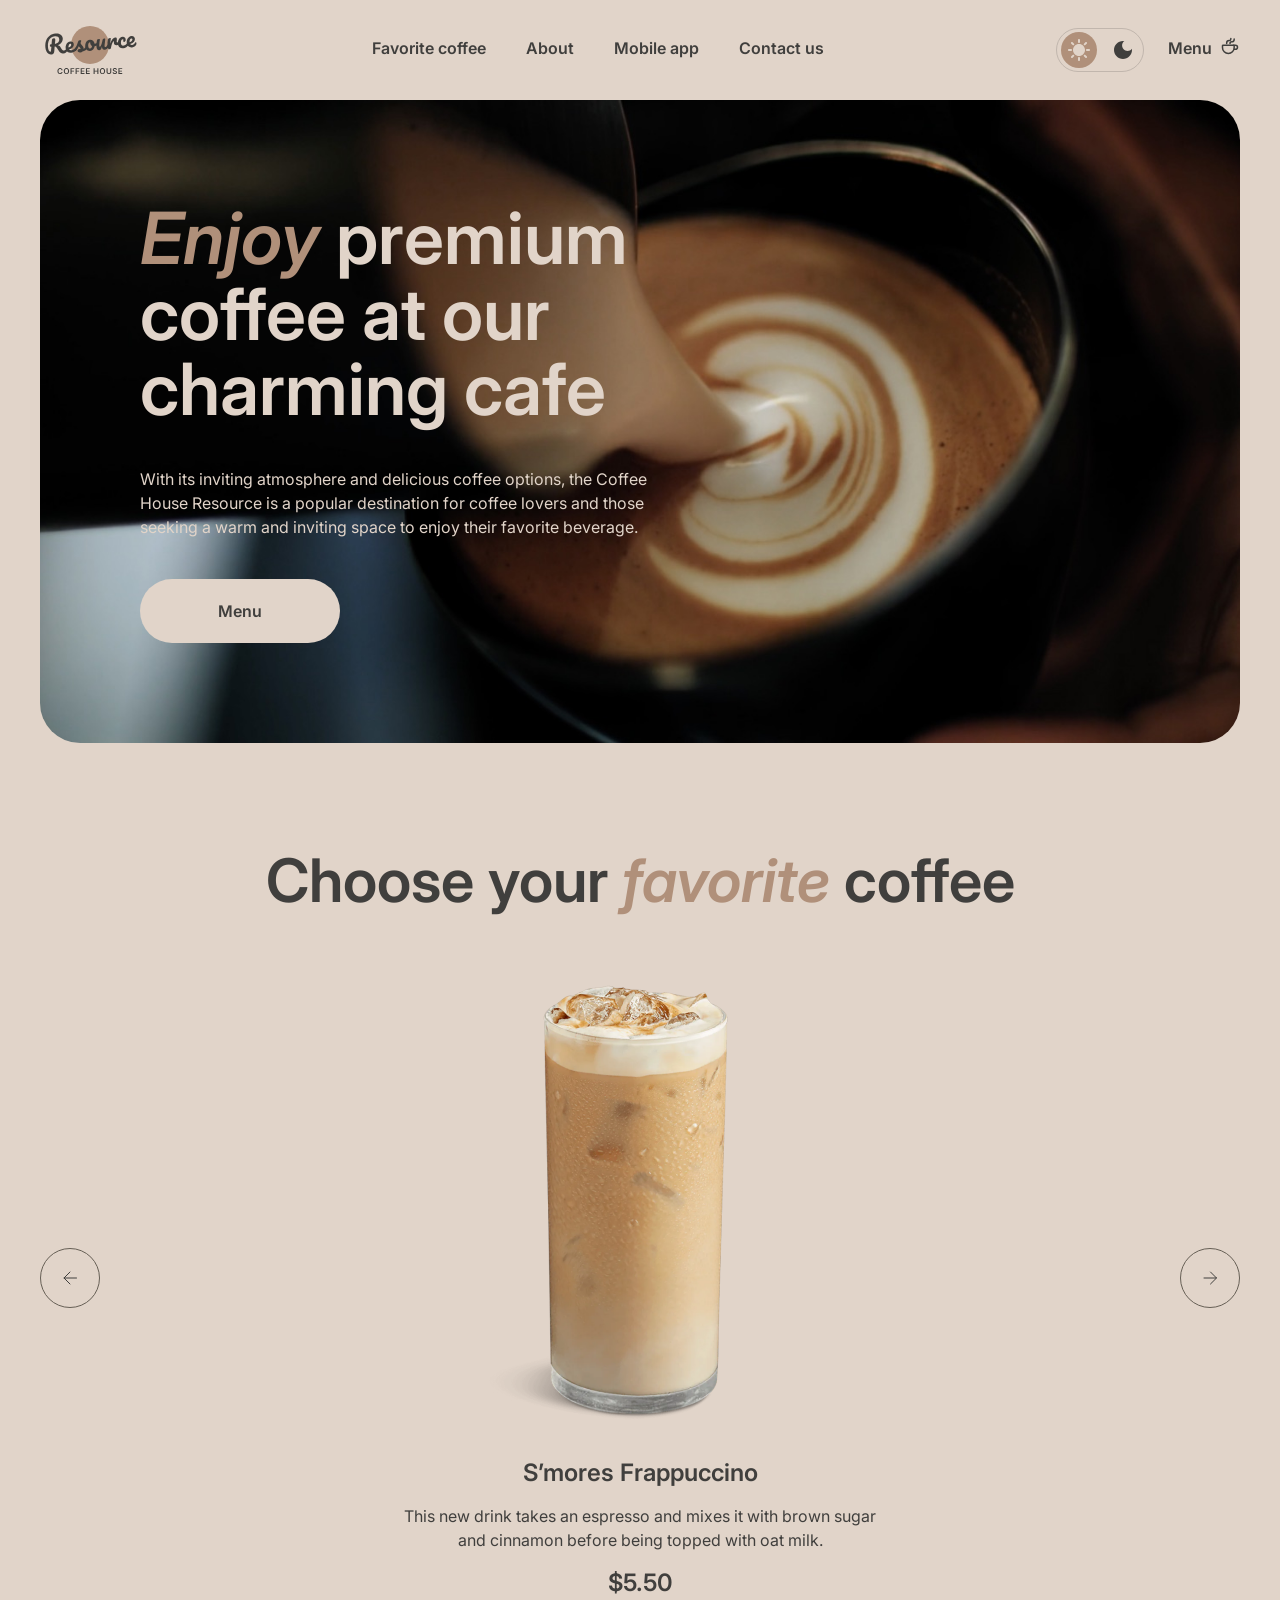
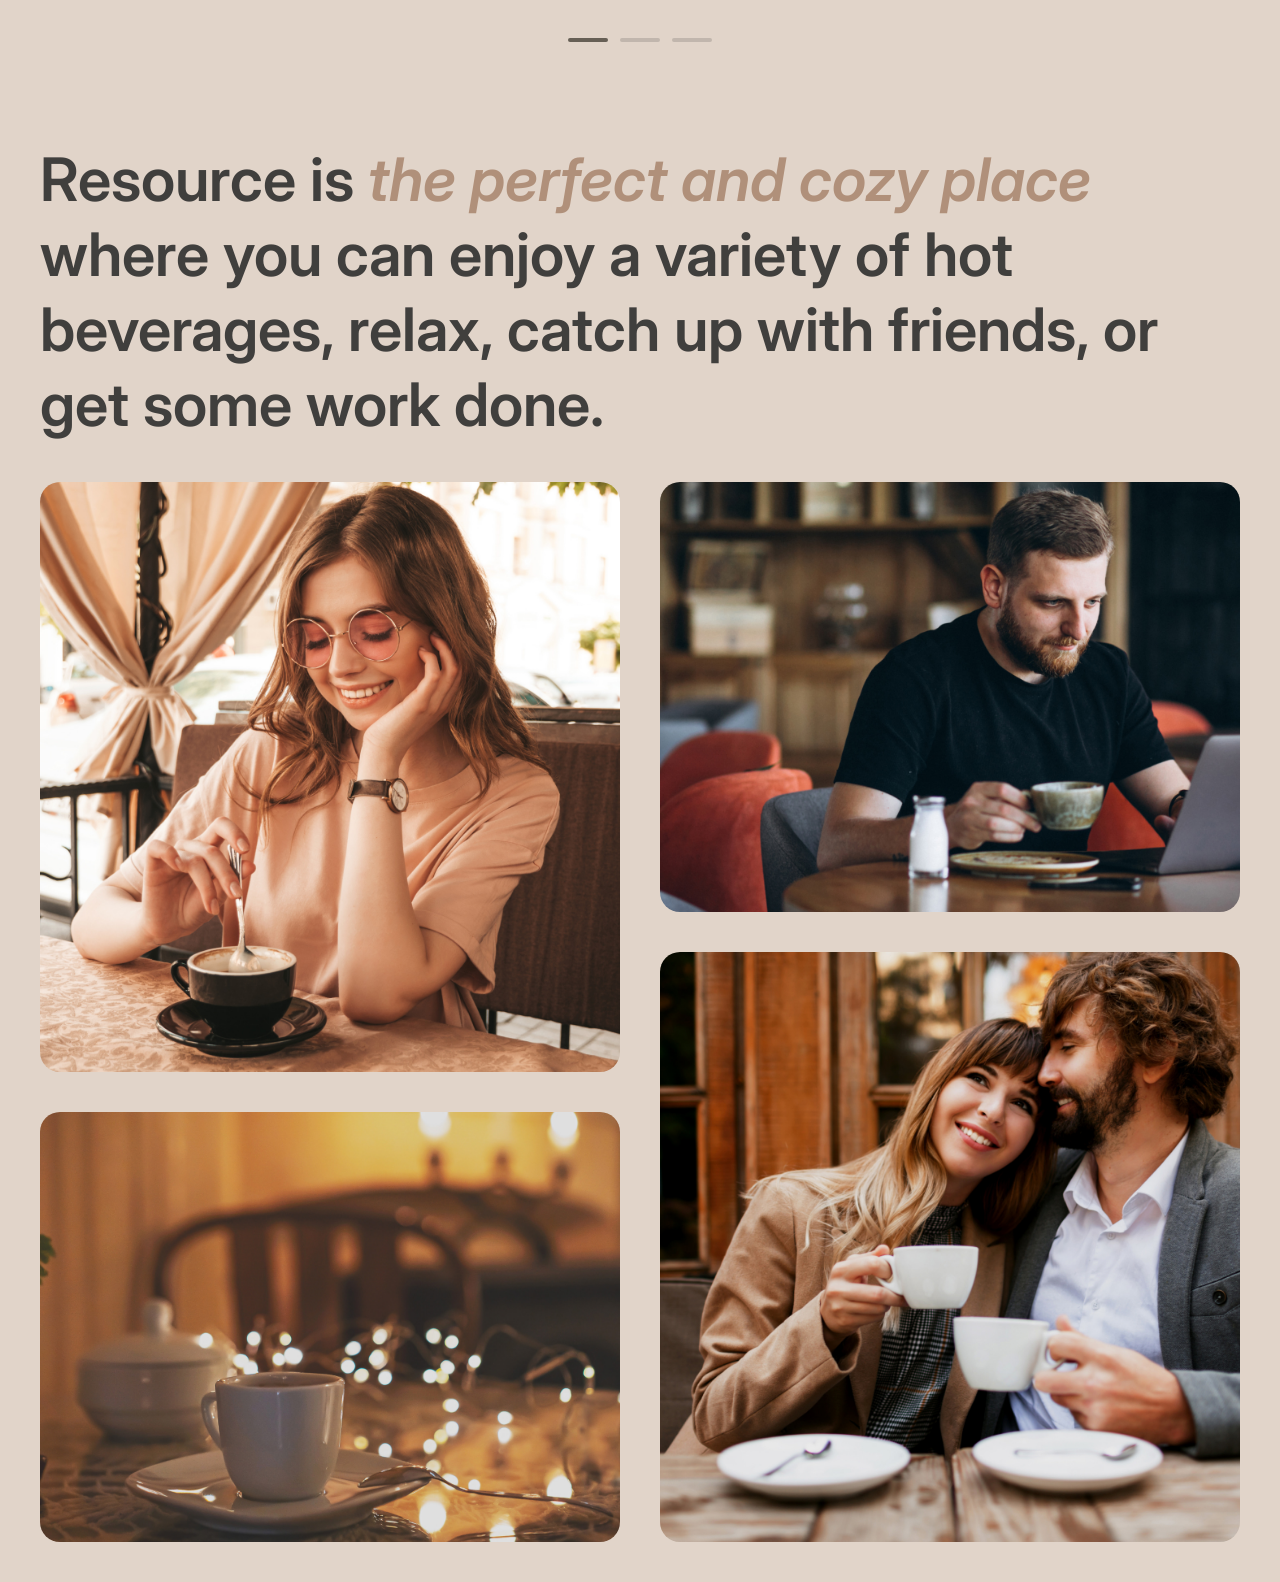
==== index.html @ 91794fb2 "feat: add about section with image gallery" ====
<!DOCTYPE html>
<html lang="en">
<head>
  <meta charset="UTF-8">
  <meta name="viewport" content="width=device-width, initial-scale=1.0">
  <meta name="description" content="Coffee House Resource — premium coffee in a cozy cafe">
  <title>Coffee House Resource</title>
  <link rel="icon" href="assets/icons/favicon.svg" type="image/svg+xml">
  <link rel="preconnect" href="https://fonts.googleapis.com">
  <link rel="preconnect" href="https://fonts.gstatic.com" crossorigin>
  <link href="https://fonts.googleapis.com/css2?family=Inter:ital,wght@0,400;0,600;1,600&display=swap" rel="stylesheet">
  <link rel="stylesheet" href="css/style.css">
</head>
<body>
  <header class="header container">
    <a class="logo" href="index.html" aria-label="Coffee House Resource — home">
      <img class="logo__img logo__img--light" src="assets/icons/logo.svg" width="100" height="60" alt="">
      <img class="logo__img logo__img--dark" src="assets/icons/logo-dark.svg" width="100" height="60" alt="">
    </a>
    <nav class="nav" aria-label="Main navigation">
      <ul class="nav__list">
        <li><a class="link" href="#favorite-coffee">Favorite coffee</a></li>
        <li><a class="link" href="#about">About</a></li>
        <li><a class="link" href="#mobile-app">Mobile app</a></li>
        <li><a class="link" href="#contacts">Contact us</a></li>
      </ul>
    </nav>
    <div class="header__actions">
      <button class="theme-switch" type="button" role="switch" aria-checked="false" aria-label="Dark theme">
        <span class="theme-switch__option theme-switch__option--light"><span class="icon icon-sun" aria-hidden="true"></span></span>
        <span class="theme-switch__option theme-switch__option--dark"><span class="icon icon-moon" aria-hidden="true"></span></span>
      </button>
      <a class="link header__menu-link" href="menu.html">Menu <span class="icon icon-coffee-cup" aria-hidden="true"></span></a>
      <button class="burger" type="button" aria-label="Open menu" aria-expanded="false">
        <span class="icon icon-burger" aria-hidden="true"></span>
      </button>
    </div>
  </header>

  <main>
    <section class="hero container">
      <div class="hero__inner">
        <img class="hero__bg" src="assets/img/hero.jpg" width="1440" height="745" alt="">
        <div class="hero__content">
          <h1 class="heading-1 hero__title"><span class="accent">Enjoy</span> premium coffee at our charming cafe</h1>
          <p class="hero__text">With its inviting atmosphere and delicious coffee options, the Coffee House Resource is a popular destination for coffee lovers and those seeking a warm and inviting space to enjoy their favorite beverage.</p>
          <a class="button-primary" href="menu.html">Menu <span class="icon icon-coffee-cup" aria-hidden="true"></span></a>
        </div>
      </div>
    </section>

    <section class="favorite container" id="favorite-coffee">
      <h2 class="heading-2 favorite__title">Choose your <span class="accent">favorite</span> coffee</h2>
      <div class="slider">
        <div class="slider__row">
          <button class="button-icon slider__arrow" type="button" aria-label="Previous slide">
            <span class="icon icon-arrow-left" aria-hidden="true"></span>
          </button>
          <div class="slider__viewport">
            <ul class="slider__track">
              <li class="slide">
                <img class="slide__img" src="assets/img/coffee-slider-1.png" width="480" height="480" alt="S’mores Frappuccino in a tall glass">
                <h3 class="heading-3">S’mores Frappuccino</h3>
                <p>This new drink takes an espresso and mixes it with brown sugar and cinnamon before being topped with oat milk.</p>
                <p class="heading-3 slide__price">$5.50</p>
              </li>
              <li class="slide">
                <img class="slide__img" src="assets/img/coffee-slider-2.png" width="480" height="480" alt="Caramel Macchiato with whipped cream">
                <h3 class="heading-3">Caramel Macchiato</h3>
                <p>Fragrant and unique classic espresso with rich caramel-peanut syrup, with cream under whipped thick foam.</p>
                <p class="heading-3 slide__price">$5.00</p>
              </li>
              <li class="slide">
                <img class="slide__img" src="assets/img/coffee-slider-3.png" width="480" height="480" alt="Ice coffee with milk">
                <h3 class="heading-3">Ice coffee</h3>
                <p>A popular summer drink that tones and invigorates. Prepared from coffee, milk and ice.</p>
                <p class="heading-3 slide__price">$4.50</p>
              </li>
            </ul>
          </div>
          <button class="button-icon slider__arrow" type="button" aria-label="Next slide">
            <span class="icon icon-arrow-right" aria-hidden="true"></span>
          </button>
        </div>
        <div class="slider__controls">
          <button class="slider__control slider__control--active" type="button" aria-label="Slide 1"></button>
          <button class="slider__control" type="button" aria-label="Slide 2"></button>
          <button class="slider__control" type="button" aria-label="Slide 3"></button>
        </div>
      </div>
    </section>

    <section class="about container" id="about">
      <h2 class="heading-2">Resource is <span class="accent">the perfect and cozy place</span> where you can enjoy a variety of hot beverages, relax, catch up with friends, or get some work done.</h2>
      <div class="about__images">
        <div class="about__column">
          <div class="about__box about__box--tall">
            <img src="assets/img/about-1.jpg" width="726" height="726" alt="Smiling woman stirring a cup of coffee" loading="lazy">
          </div>
          <div class="about__box about__box--short about__box--optional">
            <img src="assets/img/about-2.jpg" width="726" height="726" alt="Cup of coffee on a table with warm lights" loading="lazy">
          </div>
        </div>
        <div class="about__column">
          <div class="about__box about__box--short about__box--optional">
            <img src="assets/img/about-3.jpg" width="726" height="726" alt="Man working with a laptop and a cup of coffee" loading="lazy">
          </div>
          <div class="about__box about__box--tall">
            <img src="assets/img/about-4.jpg" width="726" height="726" alt="Happy couple drinking coffee together" loading="lazy">
          </div>
        </div>
      </div>
    </section>
  </main>
</body>
</html>
---- css/style.css ----
/* ==========================================================================
   Design tokens
   ========================================================================== */

:root {
  --text-primary: #403f3d;
  --text-inverse: #e1d4c9;
  --text-accent: #b0907a;
  --bg-page: #e1d4c9;
  --bg-container: #665f55;
  --bg-overlay: rgb(64 63 61 / 80%);
  --border-primary: #c1b6ad;
  --border-inverse: #665f55;

  --radius-l: 40px;
  --radius-m: 20px;
  --radius-full: 100px;

  --container-width: 1360px;
  --page-gutter: 40px;
  --section-gap: 100px;

  --transition: 0.3s ease;

  color-scheme: light;
}

[data-theme="dark"] {
  --text-primary: #e1d4c9;
  --text-inverse: #e1d4c9;
  --text-accent: #b0907a;
  --bg-page: #292826;
  --bg-container: #403f3d;
  --bg-overlay: rgb(41 40 38 / 80%);
  --border-primary: #665f55;
  --border-inverse: #c1b6ad;

  color-scheme: dark;
}

/* ==========================================================================
   Reset
   ========================================================================== */

*,
*::before,
*::after {
  box-sizing: border-box;
}

html {
  scroll-behavior: smooth;
}

body,
h1,
h2,
h3,
p,
ul {
  margin: 0;
}

ul {
  padding: 0;
  list-style: none;
}

img {
  display: block;
  max-width: 100%;
}

a {
  color: inherit;
  text-decoration: none;
}

button {
  padding: 0;
  border: none;
  font: inherit;
  color: inherit;
  background: none;
  cursor: pointer;
}

/* ==========================================================================
   Base
   ========================================================================== */

body {
  display: flex;
  flex-direction: column;
  gap: var(--section-gap);
  min-width: 380px;
  padding: 20px 0 40px;
  font-family: "Inter", sans-serif;
  font-size: 16px;
  font-weight: 400;
  line-height: 1.5;
  color: var(--text-primary);
  background-color: var(--bg-page);
  transition: background-color var(--transition), color var(--transition);
}

main {
  display: flex;
  flex-direction: column;
  gap: var(--section-gap);
}

.container {
  width: 100%;
  max-width: calc(var(--container-width) + var(--page-gutter) * 2);
  margin: 0 auto;
  padding: 0 var(--page-gutter);
}

.visually-hidden {
  position: absolute;
  width: 1px;
  height: 1px;
  margin: -1px;
  padding: 0;
  overflow: hidden;
  clip: rect(0 0 0 0);
  white-space: nowrap;
  border: 0;
}

/* Typography */

.heading-1 {
  font-size: 72px;
  font-weight: 600;
  line-height: 1.05;
}

.heading-2 {
  font-size: 60px;
  font-weight: 600;
  line-height: 1.25;
}

.heading-3 {
  font-size: 24px;
  font-weight: 600;
  line-height: 1.25;
}

.accent {
  font-style: italic;
  color: var(--text-accent);
}

/* Icons: monochrome SVGs are used as masks so they follow currentColor */

.icon {
  flex-shrink: 0;
  display: inline-block;
  width: 20px;
  height: 20px;
  background-color: currentColor;
  mask: var(--icon) center / contain no-repeat;
}

.icon-coffee-cup { --icon: url("../assets/icons/coffee-cup.svg"); }
.icon-arrow-left { --icon: url("../assets/icons/arrow-left.svg"); }
.icon-arrow-right { --icon: url("../assets/icons/arrow-right.svg"); }
.icon-burger { --icon: url("../assets/icons/burger.svg"); }
.icon-sun { --icon: url("../assets/icons/sun.svg"); }
.icon-moon { --icon: url("../assets/icons/moon.svg"); }
.icon-apple { --icon: url("../assets/icons/apple.svg"); }
.icon-google-play { --icon: url("../assets/icons/google-play.svg"); }
.icon-twitter { --icon: url("../assets/icons/twitter.svg"); }
.icon-instagram { --icon: url("../assets/icons/instagram.svg"); }
.icon-facebook { --icon: url("../assets/icons/facebook.svg"); }
.icon-pin { --icon: url("../assets/icons/pin.svg"); }
.icon-phone { --icon: url("../assets/icons/phone.svg"); }
.icon-clock { --icon: url("../assets/icons/clock.svg"); }
.icon-refresh { --icon: url("../assets/icons/refresh.svg"); }

/* ==========================================================================
   Components
   ========================================================================== */

/* Link with an underline growing from the center on hover */

.link {
  position: relative;
  display: inline-flex;
  align-items: flex-start;
  gap: 8px;
  padding-bottom: 4px;
  font-weight: 600;
}

.link::after {
  content: "";
  position: absolute;
  bottom: 0;
  left: 50%;
  width: 0;
  height: 2px;
  background-color: currentColor;
  transform: translateX(-50%);
  transition: width var(--transition);
}

.link:hover::after,
.link--active::after {
  width: 100%;
}

/* Primary button (hero) */

.button-primary {
  display: inline-flex;
  align-items: center;
  justify-content: center;
  gap: 8px;
  width: 200px;
  padding: 20px;
  border-radius: var(--radius-full);
  font-weight: 600;
  color: var(--text-primary);
  background-color: var(--bg-page);
  transition: background-color var(--transition), color var(--transition);
}

.button-primary .icon {
  width: 0;
  margin-left: -8px;
  transition: width var(--transition), margin var(--transition);
}

.button-primary:hover .icon {
  width: 20px;
  margin-left: 0;
}

/* Round icon button (slider arrows, load more) */

.button-icon {
  display: inline-flex;
  flex-shrink: 0;
  align-items: center;
  justify-content: center;
  width: 60px;
  height: 60px;
  border: 1px solid var(--border-inverse);
  border-radius: var(--radius-full);
  color: var(--text-primary);
  transition: background-color var(--transition), color var(--transition);
}

.button-icon .icon {
  width: 24px;
  height: 24px;
}

.button-icon:hover {
  color: var(--bg-page);
  background-color: var(--border-inverse);
}

/* ==========================================================================
   Header
   ========================================================================== */

.header {
  display: flex;
  align-items: center;
  justify-content: space-between;
  gap: 40px;
}

.logo {
  flex-shrink: 0;
  display: block;
  width: 100px;
  height: 60px;
  transition: opacity var(--transition);
}

.logo:hover {
  opacity: 0.8;
}

.logo__img--dark,
[data-theme="dark"] .logo__img--light {
  display: none;
}

[data-theme="dark"] .logo__img--dark {
  display: block;
}

.nav {
  flex-grow: 1;
}

.nav__list {
  display: flex;
  justify-content: center;
  gap: 40px;
}

.header__actions {
  display: flex;
  align-items: center;
  gap: 24px;
}

/* Theme switch */

.theme-switch {
  display: flex;
  align-items: center;
  gap: 8px;
  width: 88px;
  height: 44px;
  padding: 4px;
  border: 1px solid var(--border-primary);
  border-radius: var(--radius-full);
  transition: border-color var(--transition);
}

.theme-switch__option {
  display: flex;
  align-items: center;
  justify-content: center;
  width: 36px;
  height: 36px;
  border-radius: 50%;
  color: var(--text-primary);
  transition: background-color var(--transition), color var(--transition);
}

.theme-switch__option .icon {
  width: 36px;
  height: 36px;
}

.theme-switch[aria-checked="false"] .theme-switch__option--light,
.theme-switch[aria-checked="true"] .theme-switch__option--dark {
  color: var(--bg-page);
  background-color: var(--text-accent);
}

.theme-switch:hover {
  border-color: var(--text-accent);
}

/* Burger (shown on tablet and mobile) */

.burger {
  display: none;
  align-items: center;
  justify-content: center;
  width: 44px;
  height: 44px;
  border: 1px solid var(--border-inverse);
  border-radius: var(--radius-full);
  color: var(--text-primary);
  transition: background-color var(--transition), color var(--transition);
}

.burger .icon {
  width: 18px;
  height: 10px;
}

.burger:hover {
  color: var(--bg-page);
  background-color: var(--border-inverse);
}

/* ==========================================================================
   Hero
   ========================================================================== */

.hero {
  margin-top: calc(20px - var(--section-gap));
}

.hero__inner {
  position: relative;
  display: flex;
  align-items: center;
  padding: 100px;
  border-radius: var(--radius-l);
  overflow: hidden;
}

.hero__bg {
  position: absolute;
  inset: 0;
  width: 100%;
  height: 100%;
  object-fit: cover;
}

.hero__content {
  position: relative;
  display: flex;
  flex-direction: column;
  align-items: flex-start;
  gap: 40px;
  max-width: 530px;
  color: var(--text-inverse);
}

/* ==========================================================================
   Favorite coffee (slider)
   ========================================================================== */

.favorite {
  display: flex;
  flex-direction: column;
  gap: 40px;
}

.favorite__title {
  text-align: center;
}

.slider {
  display: flex;
  flex-direction: column;
  align-items: center;
  gap: 40px;
}

.slider__row {
  display: flex;
  align-items: center;
  gap: 40px;
  width: 100%;
}

.slider__viewport {
  flex-grow: 1;
  overflow: hidden;
}

.slider__track {
  display: flex;
}

.slide {
  flex: 0 0 100%;
  display: flex;
  flex-direction: column;
  align-items: center;
  gap: 16px;
  text-align: center;
}

.slide > * {
  max-width: 480px;
}

.slide__img {
  width: 480px;
  height: auto;
  aspect-ratio: 1;
  margin-bottom: 4px;
  object-fit: cover;
}

.slider__controls {
  display: flex;
  gap: 12px;
}

.slider__control {
  position: relative;
  width: 40px;
  height: 4px;
  border-radius: var(--radius-full);
  background-color: var(--border-primary);
  transition: background-color var(--transition);
}

/* enlarges the clickable area without changing the look */
.slider__control::before {
  content: "";
  position: absolute;
  inset: -10px 0;
}

.slider__control:hover,
.slider__control--active {
  background-color: var(--border-inverse);
}

/* ==========================================================================
   About
   ========================================================================== */

.about {
  display: flex;
  flex-direction: column;
  gap: 40px;
}

.about__images {
  display: grid;
  grid-template-columns: repeat(2, 1fr);
  gap: 40px;
}

.about__column {
  display: flex;
  flex-direction: column;
  gap: 40px;
}

.about__box {
  border-radius: var(--radius-m);
  overflow: hidden;
}

.about__box--tall {
  height: 590px;
}

.about__box--short {
  height: 430px;
}

.about__box img {
  width: 100%;
  height: 100%;
  object-fit: cover;
  transition: transform 0.5s ease;
}

.about__box:hover img {
  transform: scale(1.1);
}
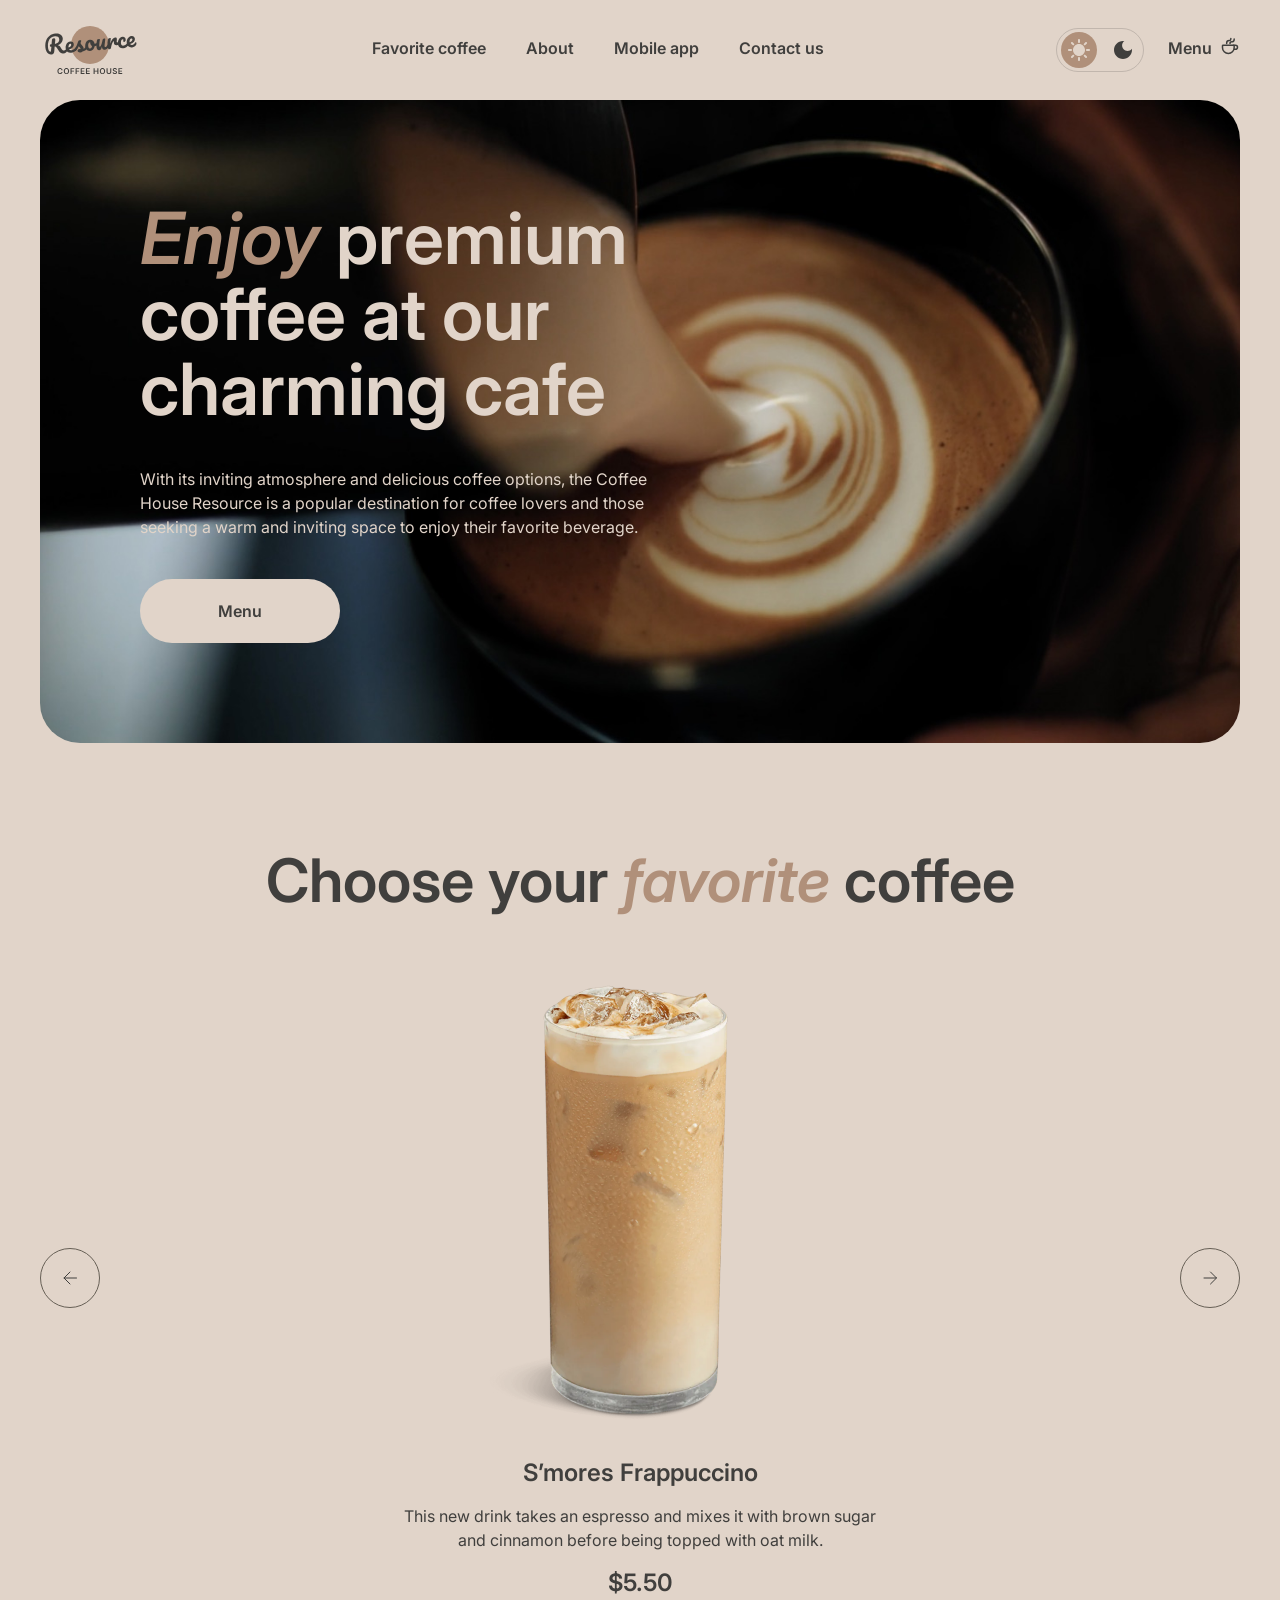
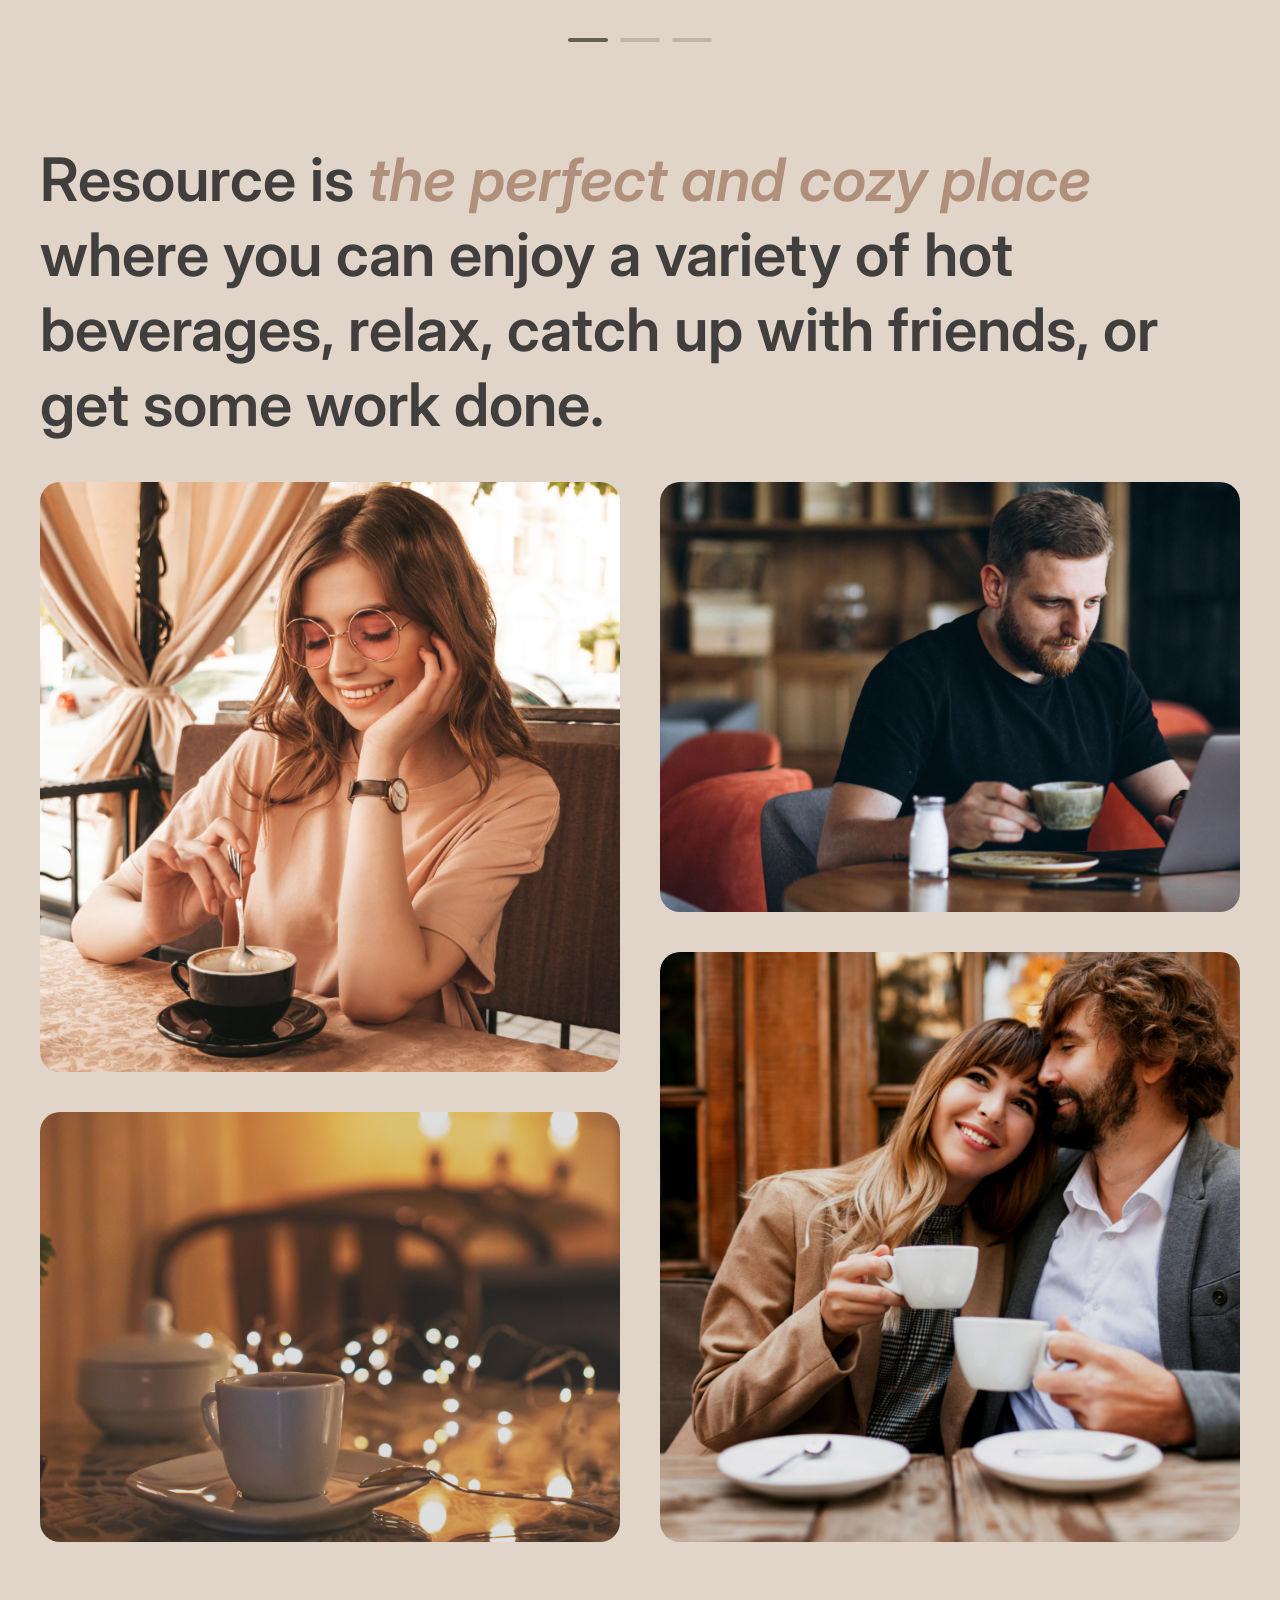
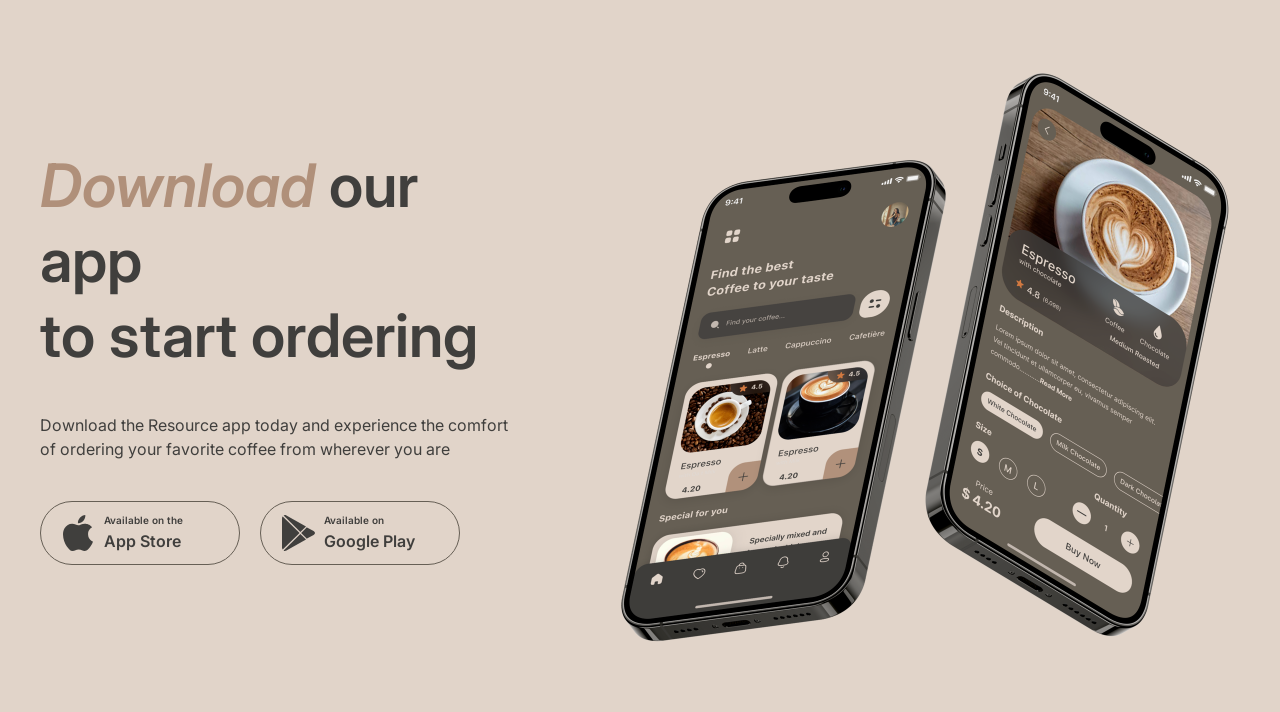
==== commit ddfec76b: "feat: add mobile app section" ====
--- a/index.html
+++ b/index.html
@@ -111,6 +111,24 @@
         </div>
       </div>
     </section>
+
+    <section class="app container" id="mobile-app">
+      <div class="app__offer">
+        <h2 class="heading-2"><span class="accent">Download</span> our app <br>to start ordering</h2>
+        <p>Download the Resource app today and experience the comfort of ordering your favorite coffee from wherever you are</p>
+        <div class="app__buttons">
+          <a class="store-button" href="https://www.apple.com/app-store/" target="_blank" rel="noopener noreferrer">
+            <span class="icon icon-apple" aria-hidden="true"></span>
+            <span class="store-button__text"><span class="store-button__caption">Available on the</span> App Store</span>
+          </a>
+          <a class="store-button" href="https://play.google.com/store" target="_blank" rel="noopener noreferrer">
+            <span class="icon icon-google-play" aria-hidden="true"></span>
+            <span class="store-button__text"><span class="store-button__caption">Available on</span> Google Play</span>
+          </a>
+        </div>
+      </div>
+      <img class="app__screens" src="assets/img/mobile-screens.png" width="630" height="630" alt="Two smartphones with the Resource coffee ordering app" loading="lazy">
+    </section>
   </main>
 </body>
 </html>
--- a/css/style.css
+++ b/css/style.css
@@ -541,3 +541,73 @@
 .about__box:hover img {
   transform: scale(1.1);
 }
+
+/* ==========================================================================
+   Mobile app
+   ========================================================================== */
+
+.app {
+  display: flex;
+  align-items: center;
+  gap: 100px;
+}
+
+.app__offer {
+  flex: 1 1 0;
+  display: flex;
+  flex-direction: column;
+  align-items: flex-start;
+  gap: 40px;
+}
+
+.app__buttons {
+  display: flex;
+  flex-wrap: wrap;
+  gap: 20px;
+}
+
+.app__screens {
+  flex-shrink: 1;
+  width: 630px;
+  min-width: 0;
+  height: auto;
+  aspect-ratio: 1;
+}
+
+.store-button {
+  display: flex;
+  align-items: center;
+  gap: 8px;
+  width: 200px;
+  padding: 11px 19px;
+  border: 1px solid var(--border-inverse);
+  border-radius: var(--radius-full);
+  font-weight: 600;
+  color: var(--text-primary);
+  transition: background-color var(--transition), color var(--transition);
+}
+
+.store-button:hover {
+  color: var(--bg-page);
+  background-color: var(--border-inverse);
+}
+
+.store-button .icon {
+  width: 36px;
+  height: 36px;
+}
+
+.icon-google-play {
+  transform: scaleY(-1);
+}
+
+.store-button__text {
+  display: flex;
+  flex-direction: column;
+  gap: 2px;
+}
+
+.store-button__caption {
+  font-size: 10px;
+  line-height: 1.4;
+}
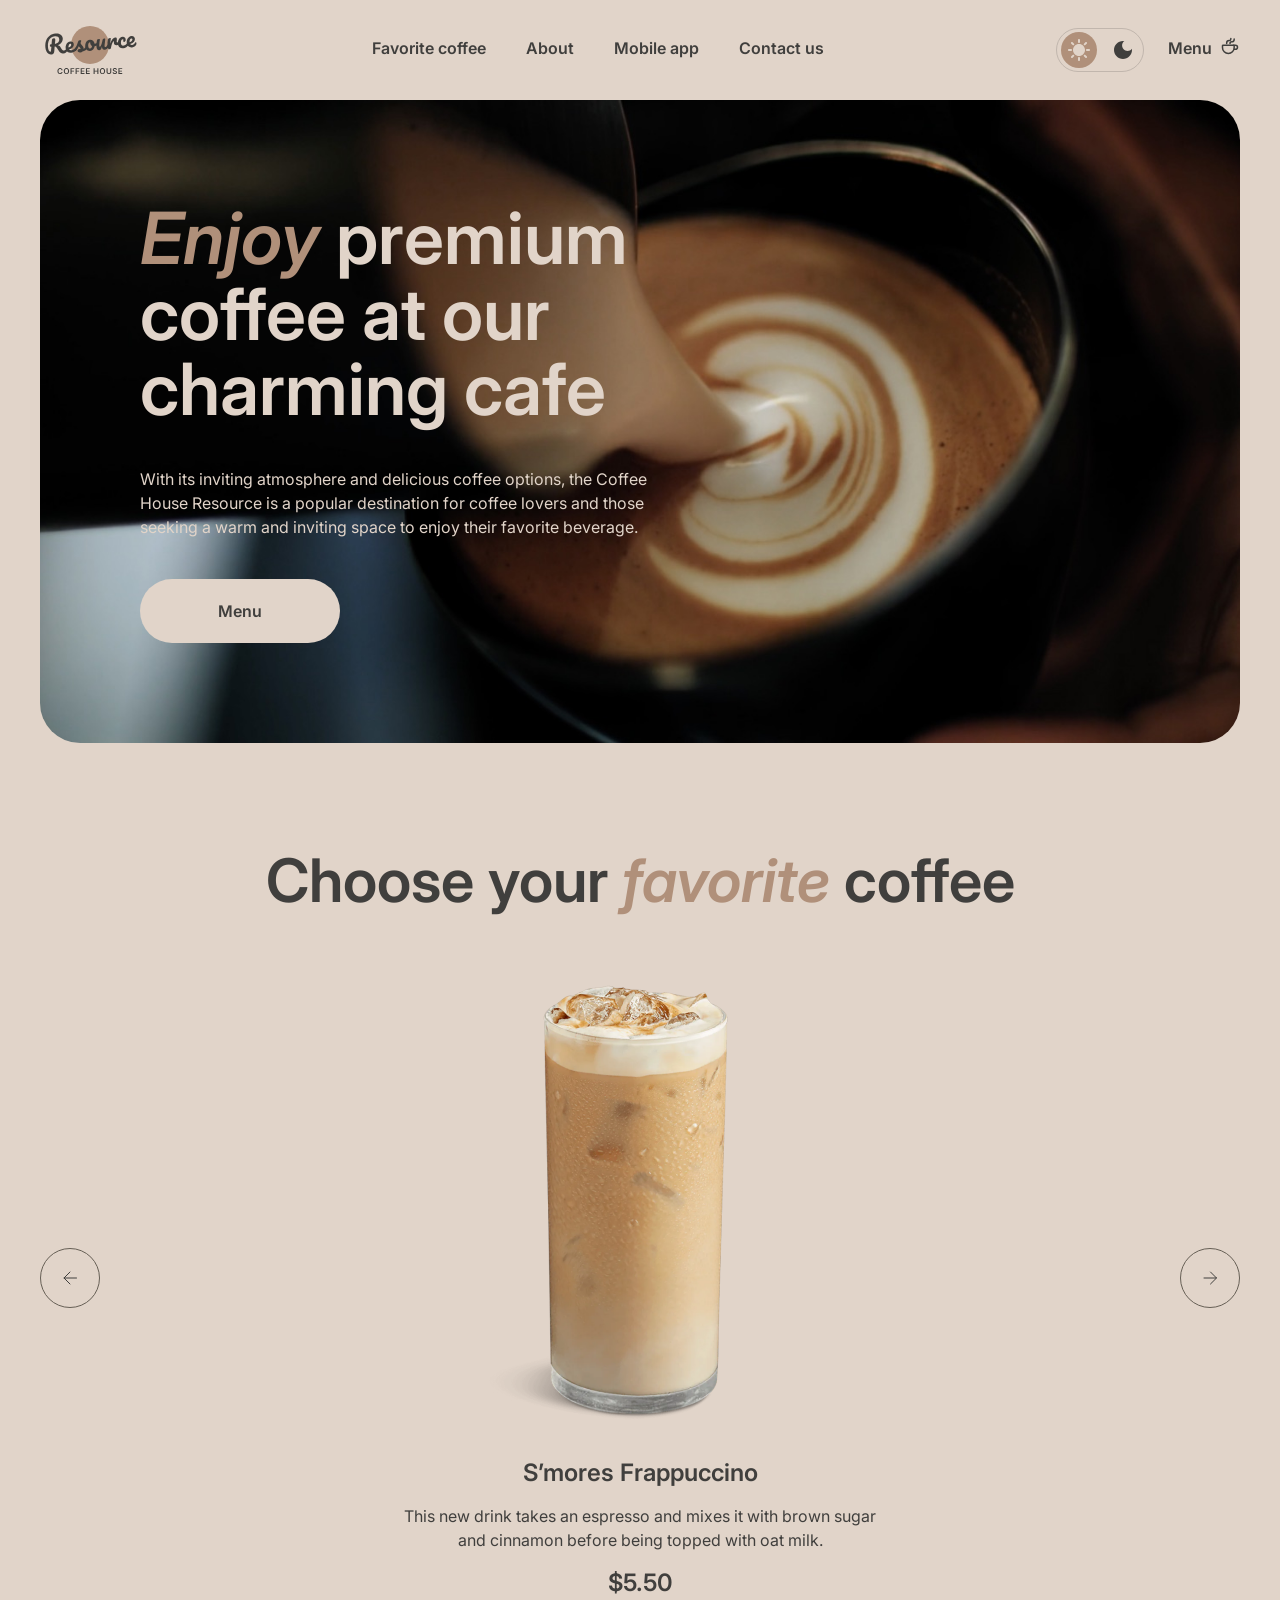
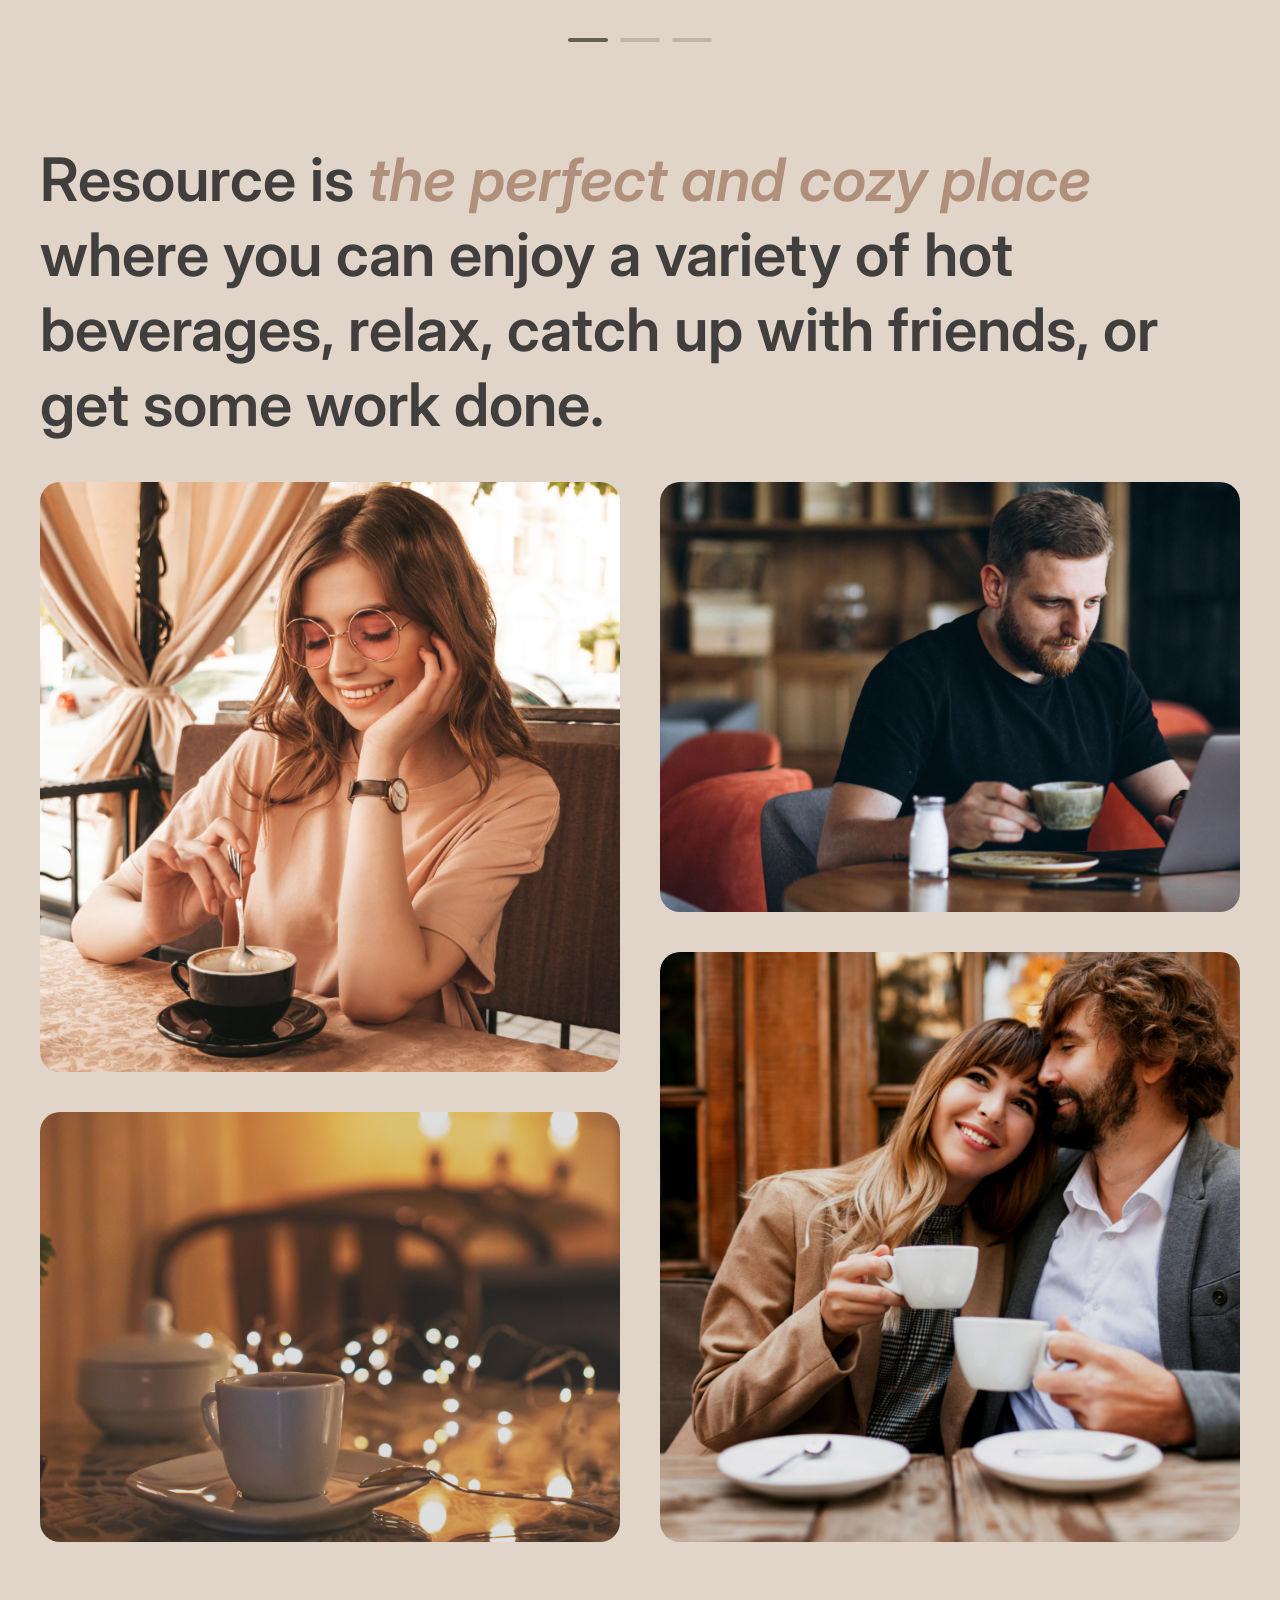
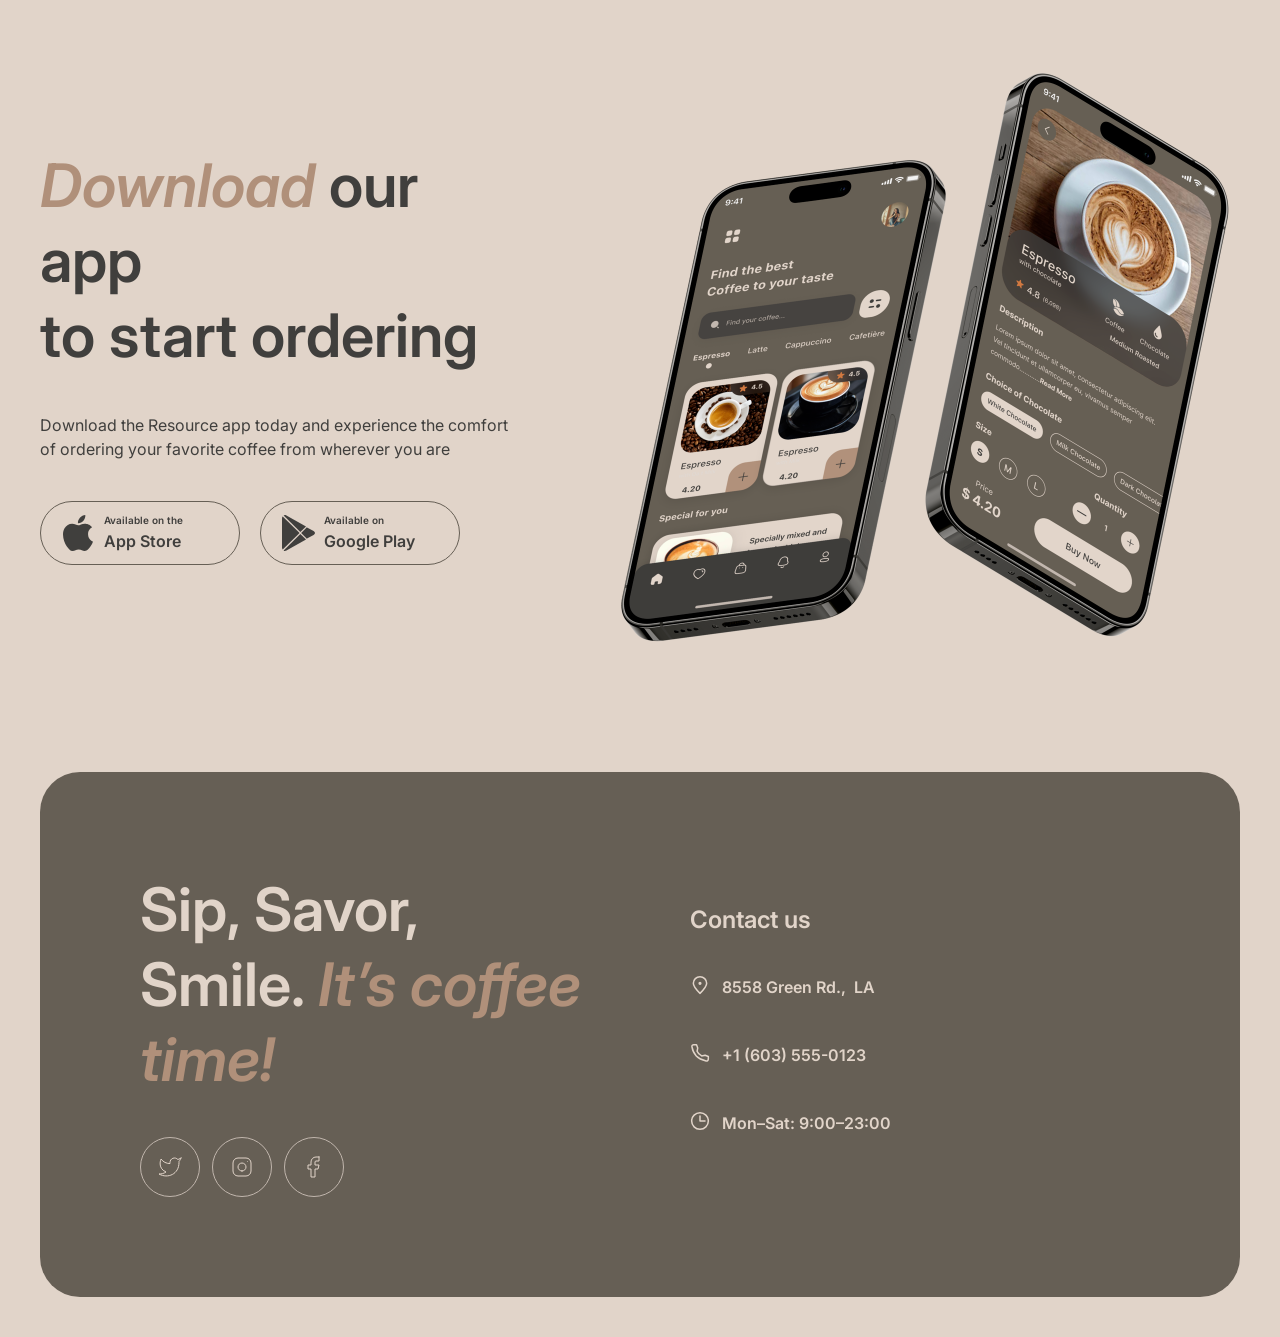
==== commit 5cfc9450: "feat: add footer with contacts and social links" ====
--- a/index.html
+++ b/index.html
@@ -130,5 +130,44 @@
       <img class="app__screens" src="assets/img/mobile-screens.png" width="630" height="630" alt="Two smartphones with the Resource coffee ordering app" loading="lazy">
     </section>
   </main>
+
+  <footer class="footer container" id="contacts">
+    <div class="footer__inner">
+      <div class="footer__offer">
+        <h2 class="heading-2">Sip, Savor, Smile. <span class="accent">It’s coffee time!</span></h2>
+        <ul class="socials">
+          <li>
+            <a class="socials__link" href="https://x.com/" target="_blank" rel="noopener noreferrer" aria-label="Twitter">
+              <span class="icon icon-twitter" aria-hidden="true"></span>
+            </a>
+          </li>
+          <li>
+            <a class="socials__link" href="https://www.instagram.com/" target="_blank" rel="noopener noreferrer" aria-label="Instagram">
+              <span class="icon icon-instagram" aria-hidden="true"></span>
+            </a>
+          </li>
+          <li>
+            <a class="socials__link" href="https://www.facebook.com/" target="_blank" rel="noopener noreferrer" aria-label="Facebook">
+              <span class="icon icon-facebook" aria-hidden="true"></span>
+            </a>
+          </li>
+        </ul>
+      </div>
+      <div class="footer__contacts">
+        <h3 class="heading-3">Contact us</h3>
+        <address class="contacts">
+          <a class="link contacts__item" href="https://www.google.com/maps/search/?api=1&amp;query=8558+Green+Rd,+Los+Angeles" target="_blank" rel="noopener noreferrer">
+            <span class="icon icon-pin" aria-hidden="true"></span> 8558 Green Rd.,  LA
+          </a>
+          <a class="link contacts__item" href="tel:+16035550123">
+            <span class="icon icon-phone" aria-hidden="true"></span> +1 (603) 555-0123
+          </a>
+          <p class="contacts__item contacts__hours">
+            <span class="icon icon-clock" aria-hidden="true"></span> Mon–Sat: 9:00–23:00
+          </p>
+        </address>
+      </div>
+    </div>
+  </footer>
 </body>
 </html>
--- a/css/style.css
+++ b/css/style.css
@@ -611,3 +611,73 @@
   font-size: 10px;
   line-height: 1.4;
 }
+
+/* ==========================================================================
+   Footer
+   ========================================================================== */
+
+.footer__inner {
+  display: flex;
+  align-items: center;
+  gap: 100px;
+  padding: 100px;
+  border-radius: var(--radius-l);
+  color: var(--text-inverse);
+  background-color: var(--bg-container);
+  transition: background-color var(--transition);
+}
+
+.footer__offer,
+.footer__contacts {
+  flex: 1 1 0;
+  display: flex;
+  flex-direction: column;
+  align-items: flex-start;
+  gap: 40px;
+}
+
+.socials {
+  display: flex;
+  gap: 12px;
+}
+
+.socials__link {
+  display: flex;
+  align-items: center;
+  justify-content: center;
+  width: 60px;
+  height: 60px;
+  border: 1px solid var(--border-primary);
+  border-radius: var(--radius-full);
+  transition: background-color var(--transition), color var(--transition), border-color var(--transition);
+}
+
+.socials__link .icon {
+  width: 24px;
+  height: 24px;
+}
+
+.socials__link:hover {
+  border-color: var(--text-inverse);
+  color: var(--bg-container);
+  background-color: var(--text-inverse);
+}
+
+.contacts {
+  display: flex;
+  flex-direction: column;
+  align-items: flex-start;
+  gap: 16px;
+  font-style: normal;
+}
+
+.contacts__item {
+  display: inline-flex;
+  gap: 8px;
+  font-weight: 600;
+  white-space: pre;
+}
+
+.contacts__hours {
+  padding-bottom: 4px;
+}
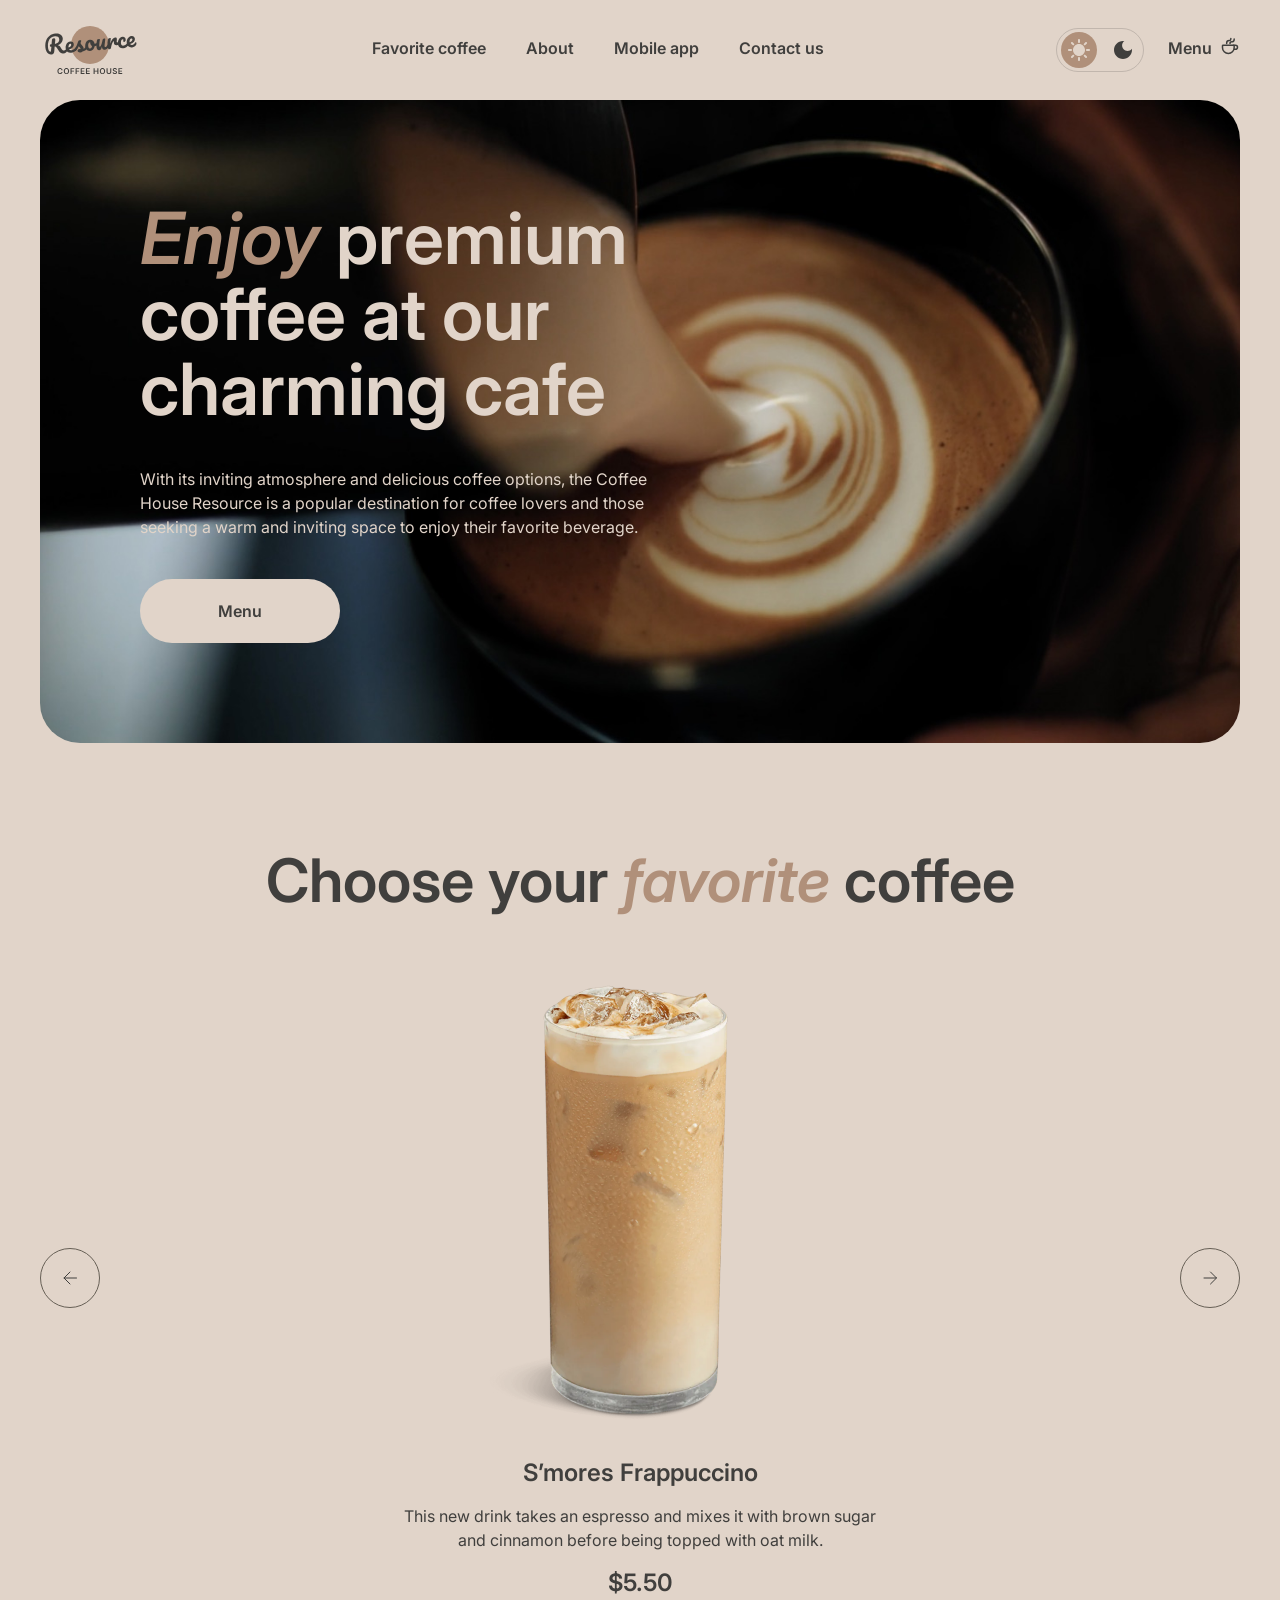
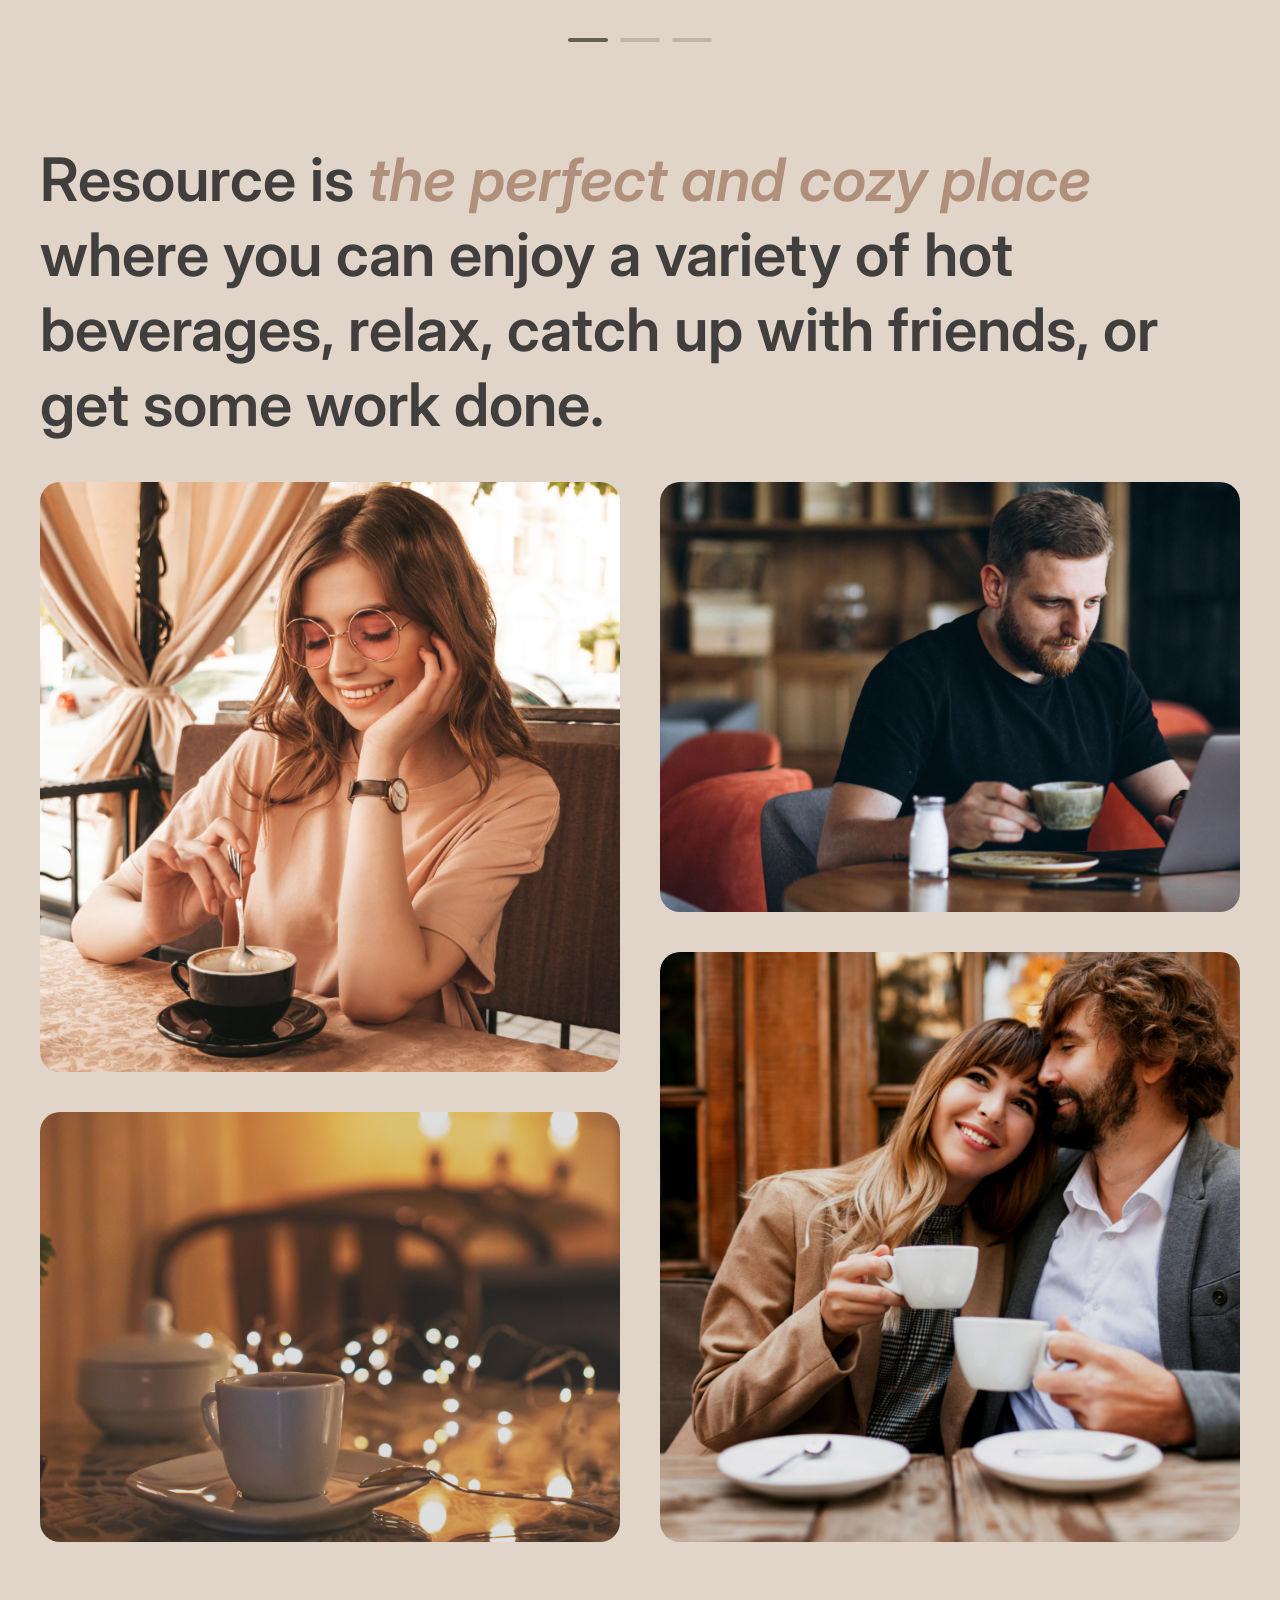
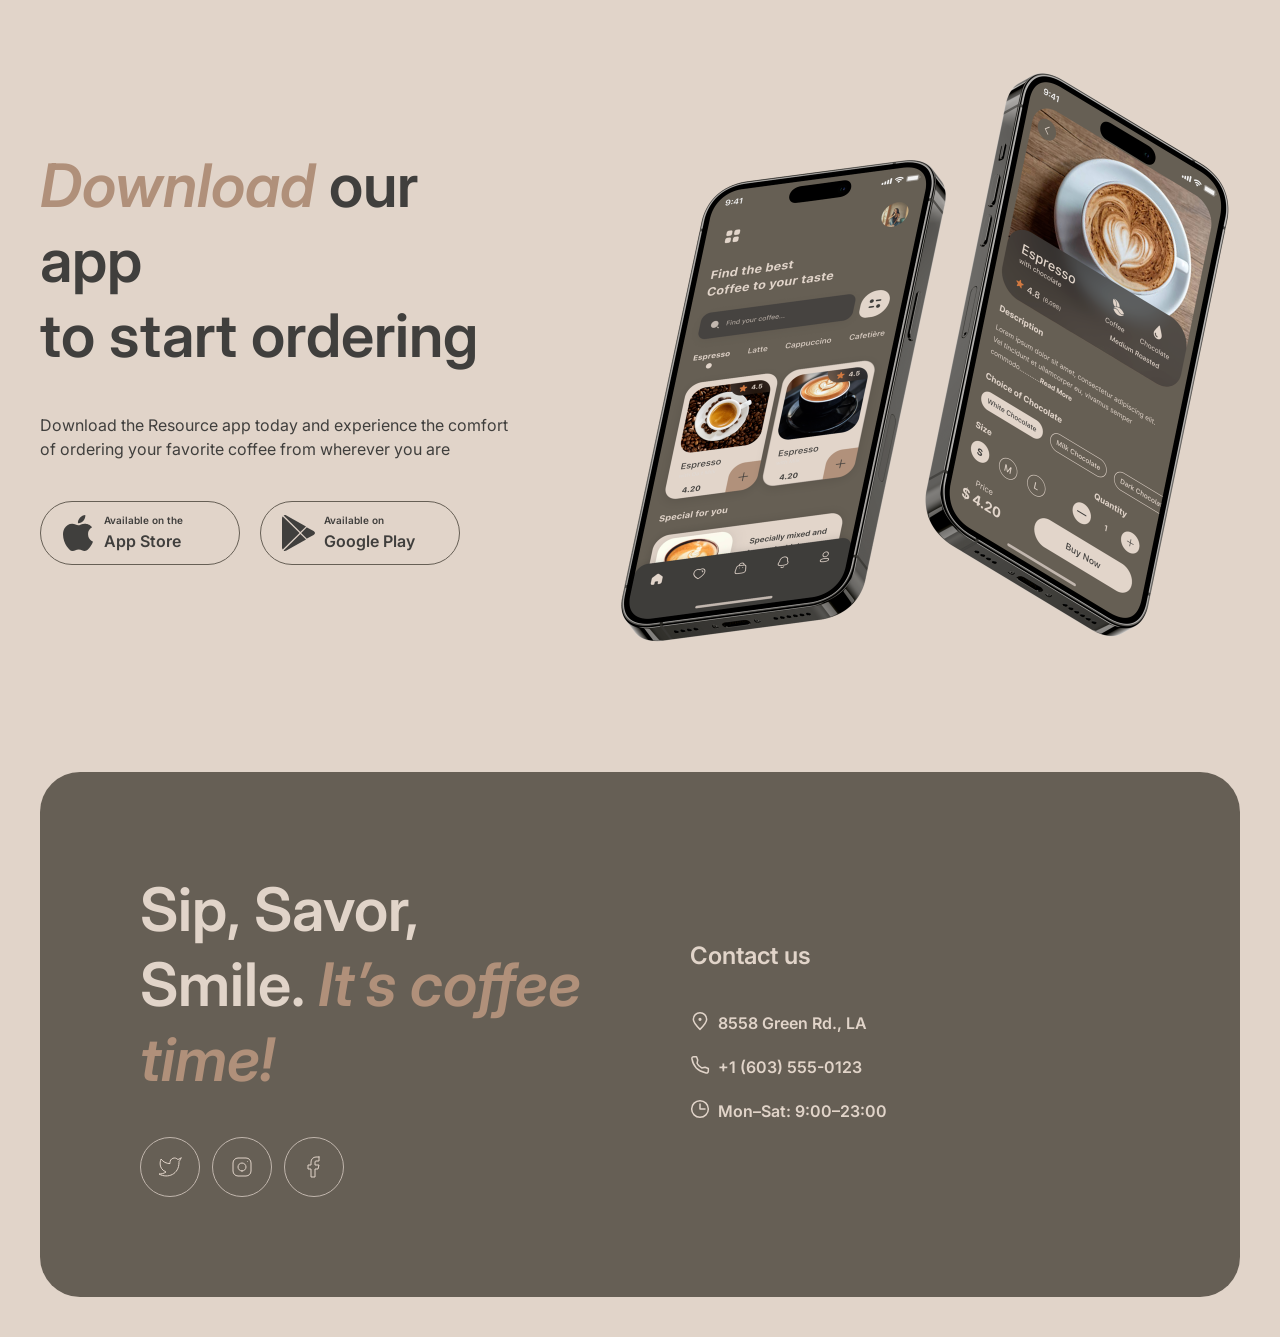
==== commit b9b59775: "feat: add light and dark theme switching with localStorage" ====
--- a/index.html
+++ b/index.html
@@ -10,6 +10,7 @@
   <link rel="preconnect" href="https://fonts.gstatic.com" crossorigin>
   <link href="https://fonts.googleapis.com/css2?family=Inter:ital,wght@0,400;0,600;1,600&display=swap" rel="stylesheet">
   <link rel="stylesheet" href="css/style.css">
+  <script src="js/theme.js"></script>
 </head>
 <body>
   <header class="header container">
--- a/css/style.css
+++ b/css/style.css
@@ -675,9 +675,146 @@
   display: inline-flex;
   gap: 8px;
   font-weight: 600;
-  white-space: pre;
+  white-space: nowrap;
 }
 
 .contacts__hours {
   padding-bottom: 4px;
 }
+
+/* ==========================================================================
+   Menu page
+   ========================================================================== */
+
+.menu {
+  gap: 40px;
+  margin-top: calc(20px - var(--section-gap));
+}
+
+.menu__offer {
+  display: flex;
+  flex-direction: column;
+  align-items: center;
+  gap: 40px;
+}
+
+.menu__title {
+  max-width: 800px;
+  text-align: center;
+}
+
+.tabs {
+  display: flex;
+  flex-wrap: wrap;
+  justify-content: center;
+  gap: 16px;
+}
+
+.tab {
+  display: flex;
+  align-items: center;
+  gap: 8px;
+  padding: 7px 15px 7px 7px;
+  border: 1px solid var(--border-primary);
+  border-radius: var(--radius-full);
+  font-weight: 600;
+  transition: background-color var(--transition), border-color var(--transition), color var(--transition);
+}
+
+.tab__icon {
+  display: flex;
+  align-items: center;
+  justify-content: center;
+  width: 30px;
+  height: 30px;
+  border-radius: 50%;
+  background-color: var(--border-primary);
+  transition: background-color var(--transition);
+}
+
+.tab:hover,
+.tab--active {
+  border-color: var(--bg-container);
+  color: var(--text-inverse);
+  background-color: var(--bg-container);
+}
+
+.tab:hover .tab__icon,
+.tab--active .tab__icon {
+  background-color: #e1d4c9;
+}
+
+.tab--active {
+  cursor: default;
+}
+
+.menu__category {
+  display: flex;
+  flex-direction: column;
+  align-items: center;
+  gap: 40px;
+}
+
+.menu__grid {
+  display: grid;
+  grid-template-columns: repeat(4, minmax(0, 310px));
+  justify-content: center;
+  gap: 40px;
+  width: 100%;
+}
+
+.card {
+  display: flex;
+  flex-direction: column;
+  min-height: 506px;
+  border: 1px solid var(--border-primary);
+  border-radius: var(--radius-l);
+  overflow: hidden;
+  cursor: pointer;
+  transition: border-color var(--transition), box-shadow var(--transition);
+}
+
+.card:hover,
+.card:focus-visible {
+  border-color: var(--border-inverse);
+  box-shadow: 0 8px 24px rgb(0 0 0 / 12%);
+  outline: none;
+}
+
+.card__img-box {
+  aspect-ratio: 1;
+  border-radius: var(--radius-l);
+  overflow: hidden;
+}
+
+.card__img {
+  width: 100%;
+  height: 100%;
+  object-fit: cover;
+  transition: transform 0.5s ease;
+}
+
+.card:hover .card__img,
+.card:focus-visible .card__img {
+  transform: scale(1.1);
+}
+
+.card__body {
+  flex-grow: 1;
+  display: flex;
+  flex-direction: column;
+  justify-content: space-between;
+  gap: 12px;
+  padding: 20px;
+}
+
+.card__info {
+  display: flex;
+  flex-direction: column;
+  gap: 12px;
+}
+
+/* the "show more" button is only needed when not all cards fit (tablet/mobile) */
+.menu__more {
+  display: none;
+}
